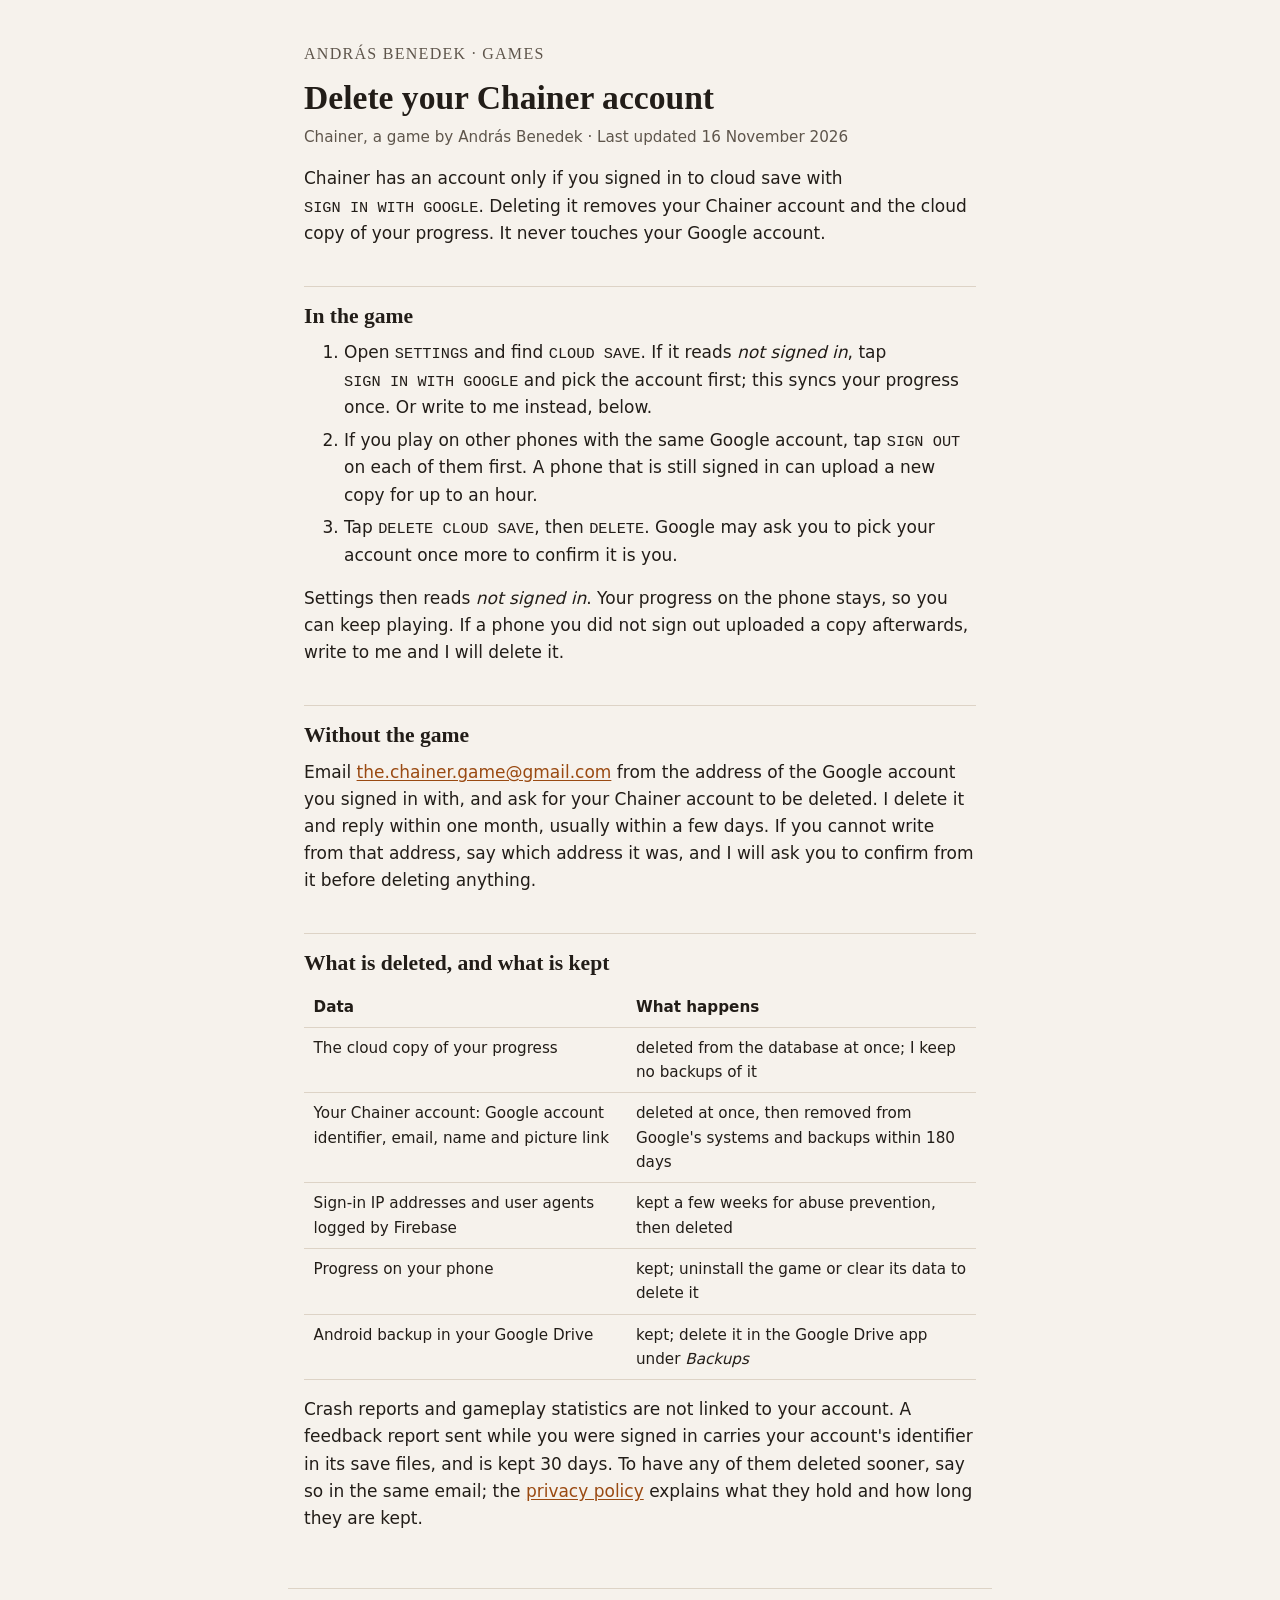
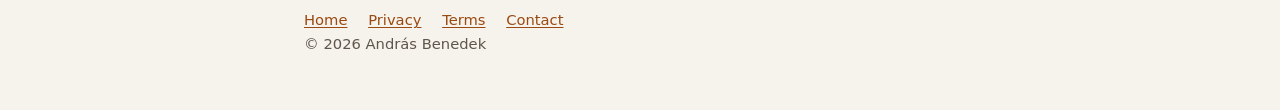
==== chainer/delete-account.html @ 6887a535 "Site: Chainer cloud save on Firebase, and an account deletion page The policy's cloud save moves fro" ====
<!doctype html>
<html lang="en">
<head>
<meta charset="utf-8">
<meta name="viewport" content="width=device-width, initial-scale=1">
<title>Delete your Chainer account</title>
<meta name="description" content="How to delete your Chainer cloud-save account and the cloud copy of your progress, in the game or by email.">
<link rel="stylesheet" href="/style.css">
</head>
<body>
<header>
  <a class="site" href="/">András Benedek · games</a>
</header>
<main>
  <h1>Delete your Chainer account</h1>
  <p class="meta">Chainer, a game by András Benedek · Last updated 16 November 2026</p>

  <p>Chainer has an account only if you signed in to cloud save with <span class="ui">SIGN IN WITH GOOGLE</span>. Deleting it removes your Chainer account and the cloud copy of your progress. It never touches your Google account.</p>

  <h2>In the game</h2>
  <ol>
    <li>Open <span class="ui">SETTINGS</span> and find <span class="ui">CLOUD SAVE</span>. If it reads <em>not signed in</em>, tap <span class="ui">SIGN IN WITH GOOGLE</span> and pick the account first; this syncs your progress once. Or write to me instead, below.</li>
    <li>If you play on other phones with the same Google account, tap <span class="ui">SIGN OUT</span> on each of them first. A phone that is still signed in can upload a new copy for up to an hour.</li>
    <li>Tap <span class="ui">DELETE CLOUD SAVE</span>, then <span class="ui">DELETE</span>. Google may ask you to pick your account once more to confirm it is you.</li>
  </ol>
  <p>Settings then reads <em>not signed in</em>. Your progress on the phone stays, so you can keep playing. If a phone you did not sign out uploaded a copy afterwards, write to me and I will delete it.</p>

  <h2>Without the game</h2>
  <p>Email <a href="mailto:the.chainer.game@gmail.com?subject=Delete%20my%20Chainer%20account">the.chainer.game@gmail.com</a> from the address of the Google account you signed in with, and ask for your Chainer account to be deleted. I delete it and reply within one month, usually within a few days. If you cannot write from that address, say which address it was, and I will ask you to confirm from it before deleting anything.</p>

  <h2>What is deleted, and what is kept</h2>
  <div class="table-wrap">
    <table>
      <thead><tr><th>Data</th><th>What happens</th></tr></thead>
      <tbody>
        <tr><td>The cloud copy of your progress</td><td>deleted from the database at once; I keep no backups of it</td></tr>
        <tr><td>Your Chainer account: Google account identifier, email, name and picture link</td><td>deleted at once, then removed from Google's systems and backups within 180 days</td></tr>
        <tr><td>Sign-in IP addresses and user agents logged by Firebase</td><td>kept a few weeks for abuse prevention, then deleted</td></tr>
        <tr><td>Progress on your phone</td><td>kept; uninstall the game or clear its data to delete it</td></tr>
        <tr><td>Android backup in your Google Drive</td><td>kept; delete it in the Google Drive app under <em>Backups</em></td></tr>
      </tbody>
    </table>
  </div>
  <p>Crash reports and gameplay statistics are not linked to your account. A feedback report sent while you were signed in carries your account's identifier in its save files, and is kept 30 days. To have any of them deleted sooner, say so in the same email; the <a href="/chainer/privacy.html">privacy policy</a> explains what they hold and how long they are kept.</p>
</main>
<footer>
  <a href="/">Home</a>
  <a href="/chainer/privacy.html">Privacy</a>
  <a href="/chainer/terms.html">Terms</a>
  <a href="mailto:the.chainer.game@gmail.com">Contact</a>
  <p>© 2026 András Benedek</p>
</footer>
</body>
</html>
---- style.css ----
:root {
  --bg: #f6f2ec;
  --surface: #ffffff;
  --text: #221d18;
  --muted: #5e554b;
  --accent: #9a4a12;
  --rule: #ddd3c6;
  color-scheme: light;
}

@media (prefers-color-scheme: dark) {
  :root:not([data-theme="light"]) {
    --bg: #14110f;
    --surface: #1d1916;
    --text: #e9e2d7;
    --muted: #a99d8f;
    --accent: #e8964f;
    --rule: #3a322b;
    color-scheme: dark;
  }
}

:root[data-theme="dark"] {
  --bg: #14110f;
  --surface: #1d1916;
  --text: #e9e2d7;
  --muted: #a99d8f;
  --accent: #e8964f;
  --rule: #3a322b;
  color-scheme: dark;
}

* { box-sizing: border-box; }

html { -webkit-text-size-adjust: 100%; }

body {
  margin: 0;
  background: var(--bg);
  color: var(--text);
  font: 17px/1.6 system-ui, -apple-system, "Segoe UI", Roboto, sans-serif;
}

main, header, footer {
  max-width: 44rem;
  margin: 0 auto;
  padding: 0 16px;
}

header { padding-top: 2.5rem; }

header .site {
  font-family: Georgia, "Times New Roman", serif;
  font-size: 1rem;
  letter-spacing: 0.08em;
  text-transform: uppercase;
  color: var(--muted);
  text-decoration: none;
}

h1, h2, h3 {
  font-family: Georgia, "Times New Roman", serif;
  line-height: 1.25;
  font-weight: 600;
}

h1 { font-size: 2.1rem; margin: 0.6rem 0 0.4rem; }
h2 { font-size: 1.35rem; margin: 2.4rem 0 0.6rem; padding-top: 1rem; border-top: 1px solid var(--rule); }
h3 { font-size: 1.08rem; margin: 1.6rem 0 0.4rem; }

p, ul, ol { margin: 0 0 1rem; }
li { margin-bottom: 0.35rem; }

a { color: var(--accent); text-underline-offset: 2px; }

.lede { font-size: 1.12rem; color: var(--muted); }
.meta { color: var(--muted); font-size: 0.95rem; }

.summary {
  background: var(--surface);
  border: 1px solid var(--rule);
  border-left: 4px solid var(--accent);
  border-radius: 6px;
  padding: 1rem 1.2rem 0.2rem;
  margin: 1.5rem 0;
}

.table-wrap { overflow-x: auto; margin: 0 0 1rem; }

table { border-collapse: collapse; width: 100%; font-size: 0.95rem; }
th, td { text-align: left; vertical-align: top; padding: 0.5rem 0.6rem; border-bottom: 1px solid var(--rule); }
th { font-weight: 600; }

.ui {
  font-family: ui-monospace, "Cascadia Mono", Consolas, monospace;
  font-size: 0.9em;
  white-space: nowrap;
}

footer {
  margin-top: 3.5rem;
  padding-top: 1.2rem;
  padding-bottom: 2.5rem;
  border-top: 1px solid var(--rule);
  color: var(--muted);
  font-size: 0.92rem;
}

footer a { margin-right: 1rem; }
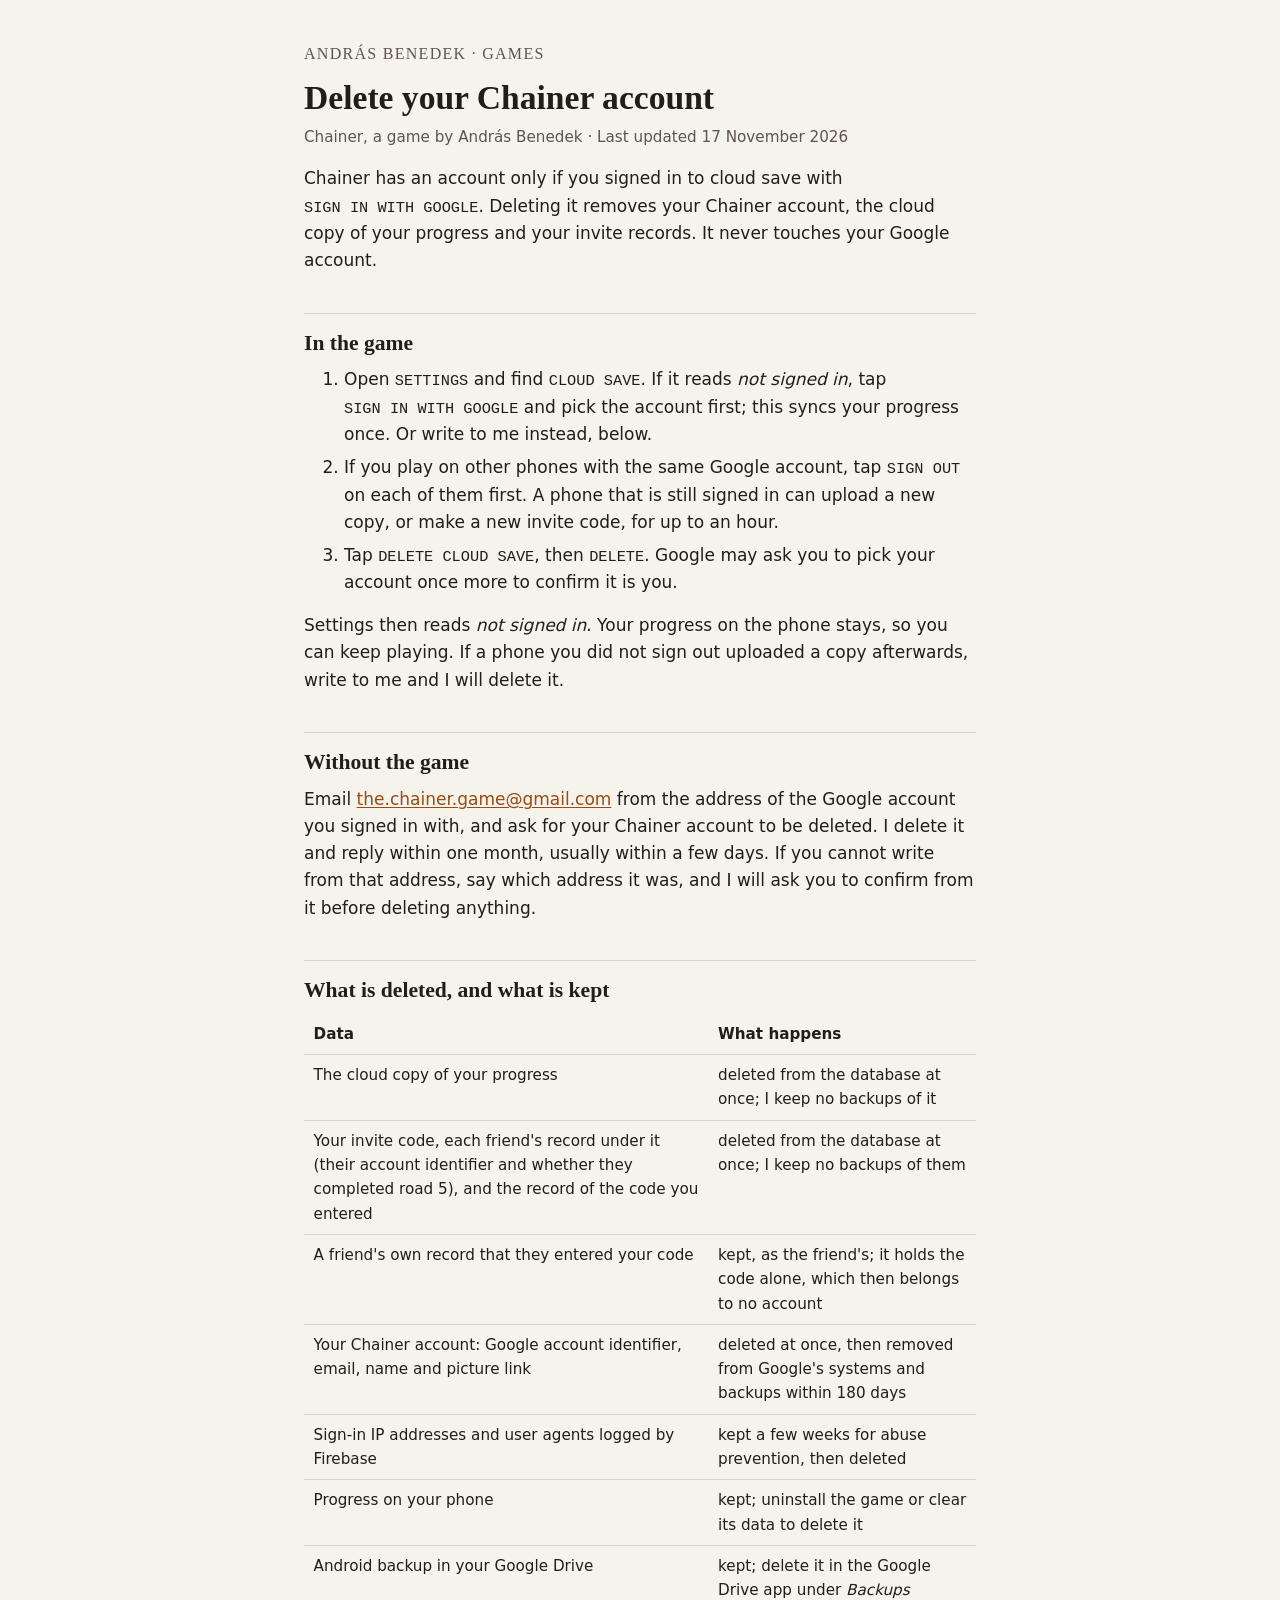
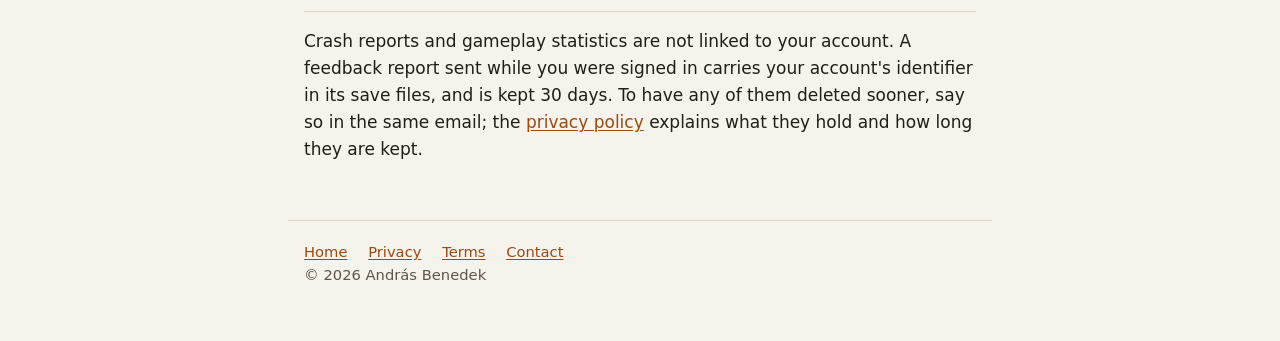
==== commit 78f0b70d: "Site: the Chainer policy and deletion page name the invite records Chainer's invites keep a code per" ====
--- a/chainer/delete-account.html
+++ b/chainer/delete-account.html
@@ -13,14 +13,14 @@
 </header>
 <main>
   <h1>Delete your Chainer account</h1>
-  <p class="meta">Chainer, a game by András Benedek · Last updated 16 November 2026</p>
+  <p class="meta">Chainer, a game by András Benedek · Last updated 17 November 2026</p>
 
-  <p>Chainer has an account only if you signed in to cloud save with <span class="ui">SIGN IN WITH GOOGLE</span>. Deleting it removes your Chainer account and the cloud copy of your progress. It never touches your Google account.</p>
+  <p>Chainer has an account only if you signed in to cloud save with <span class="ui">SIGN IN WITH GOOGLE</span>. Deleting it removes your Chainer account, the cloud copy of your progress and your invite records. It never touches your Google account.</p>
 
   <h2>In the game</h2>
   <ol>
     <li>Open <span class="ui">SETTINGS</span> and find <span class="ui">CLOUD SAVE</span>. If it reads <em>not signed in</em>, tap <span class="ui">SIGN IN WITH GOOGLE</span> and pick the account first; this syncs your progress once. Or write to me instead, below.</li>
-    <li>If you play on other phones with the same Google account, tap <span class="ui">SIGN OUT</span> on each of them first. A phone that is still signed in can upload a new copy for up to an hour.</li>
+    <li>If you play on other phones with the same Google account, tap <span class="ui">SIGN OUT</span> on each of them first. A phone that is still signed in can upload a new copy, or make a new invite code, for up to an hour.</li>
     <li>Tap <span class="ui">DELETE CLOUD SAVE</span>, then <span class="ui">DELETE</span>. Google may ask you to pick your account once more to confirm it is you.</li>
   </ol>
   <p>Settings then reads <em>not signed in</em>. Your progress on the phone stays, so you can keep playing. If a phone you did not sign out uploaded a copy afterwards, write to me and I will delete it.</p>
@@ -34,6 +34,8 @@
       <thead><tr><th>Data</th><th>What happens</th></tr></thead>
       <tbody>
         <tr><td>The cloud copy of your progress</td><td>deleted from the database at once; I keep no backups of it</td></tr>
+        <tr><td>Your invite code, each friend's record under it (their account identifier and whether they completed road 5), and the record of the code you entered</td><td>deleted from the database at once; I keep no backups of them</td></tr>
+        <tr><td>A friend's own record that they entered your code</td><td>kept, as the friend's; it holds the code alone, which then belongs to no account</td></tr>
         <tr><td>Your Chainer account: Google account identifier, email, name and picture link</td><td>deleted at once, then removed from Google's systems and backups within 180 days</td></tr>
         <tr><td>Sign-in IP addresses and user agents logged by Firebase</td><td>kept a few weeks for abuse prevention, then deleted</td></tr>
         <tr><td>Progress on your phone</td><td>kept; uninstall the game or clear its data to delete it</td></tr>
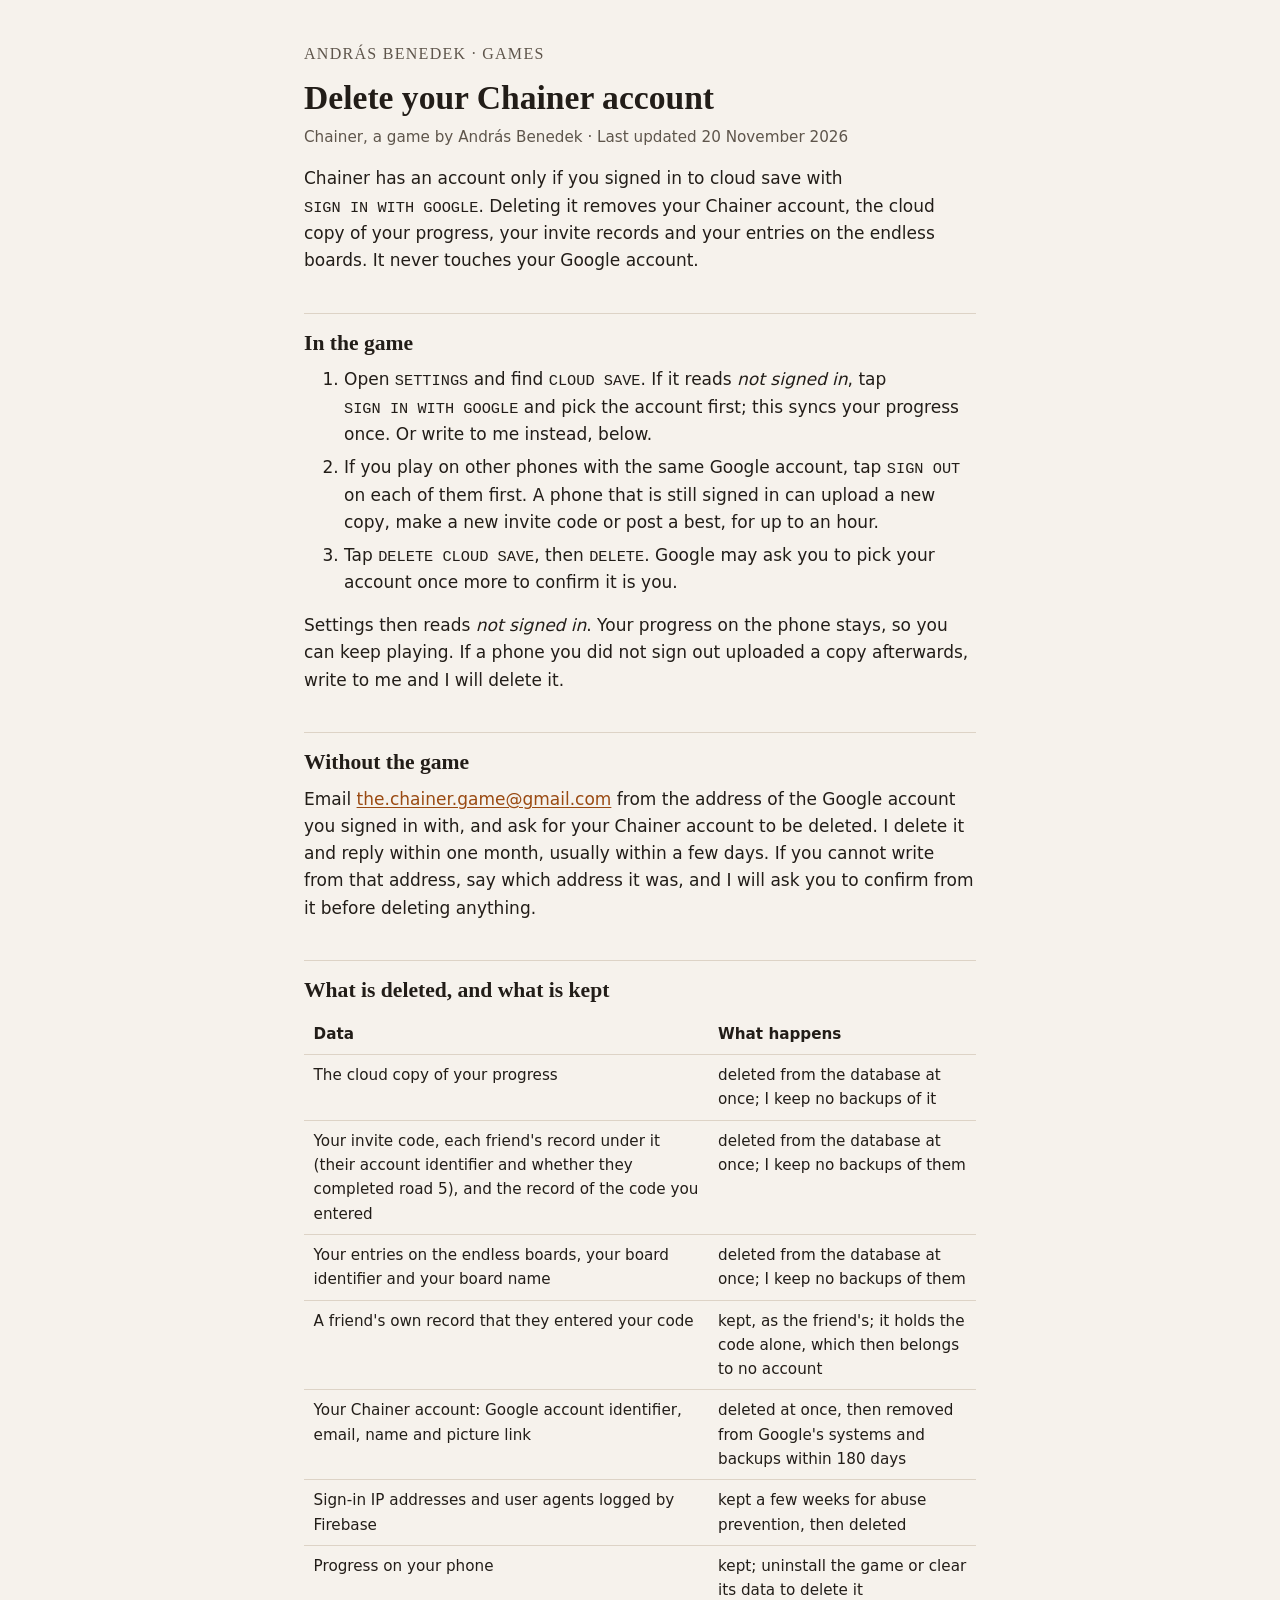
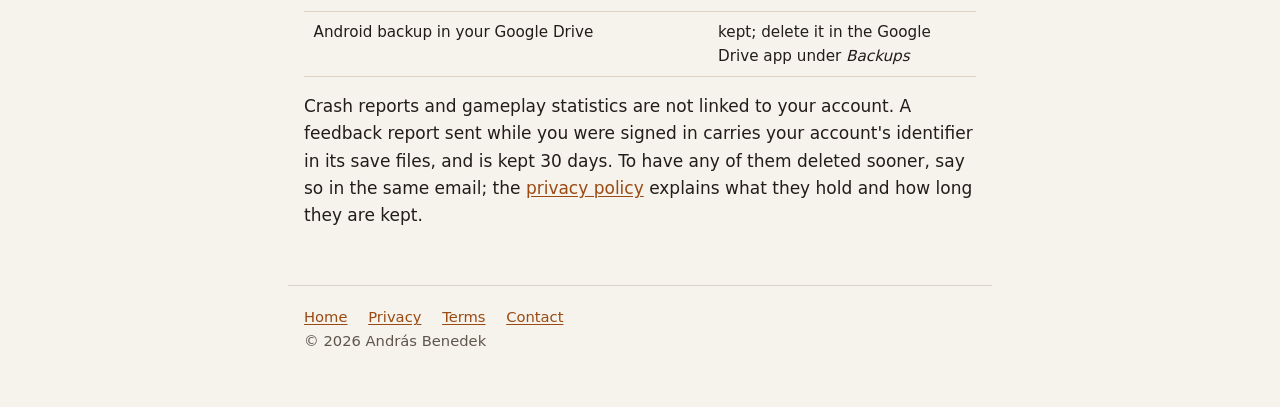
==== commit 94d90475: "Site: the Chainer policy and deletion page name the endless boards A signed-in player's best endless" ====
--- a/chainer/delete-account.html
+++ b/chainer/delete-account.html
@@ -13,14 +13,14 @@
 </header>
 <main>
   <h1>Delete your Chainer account</h1>
-  <p class="meta">Chainer, a game by András Benedek · Last updated 17 November 2026</p>
+  <p class="meta">Chainer, a game by András Benedek · Last updated 20 November 2026</p>
 
-  <p>Chainer has an account only if you signed in to cloud save with <span class="ui">SIGN IN WITH GOOGLE</span>. Deleting it removes your Chainer account, the cloud copy of your progress and your invite records. It never touches your Google account.</p>
+  <p>Chainer has an account only if you signed in to cloud save with <span class="ui">SIGN IN WITH GOOGLE</span>. Deleting it removes your Chainer account, the cloud copy of your progress, your invite records and your entries on the endless boards. It never touches your Google account.</p>
 
   <h2>In the game</h2>
   <ol>
     <li>Open <span class="ui">SETTINGS</span> and find <span class="ui">CLOUD SAVE</span>. If it reads <em>not signed in</em>, tap <span class="ui">SIGN IN WITH GOOGLE</span> and pick the account first; this syncs your progress once. Or write to me instead, below.</li>
-    <li>If you play on other phones with the same Google account, tap <span class="ui">SIGN OUT</span> on each of them first. A phone that is still signed in can upload a new copy, or make a new invite code, for up to an hour.</li>
+    <li>If you play on other phones with the same Google account, tap <span class="ui">SIGN OUT</span> on each of them first. A phone that is still signed in can upload a new copy, make a new invite code or post a best, for up to an hour.</li>
     <li>Tap <span class="ui">DELETE CLOUD SAVE</span>, then <span class="ui">DELETE</span>. Google may ask you to pick your account once more to confirm it is you.</li>
   </ol>
   <p>Settings then reads <em>not signed in</em>. Your progress on the phone stays, so you can keep playing. If a phone you did not sign out uploaded a copy afterwards, write to me and I will delete it.</p>
@@ -35,6 +35,7 @@
       <tbody>
         <tr><td>The cloud copy of your progress</td><td>deleted from the database at once; I keep no backups of it</td></tr>
         <tr><td>Your invite code, each friend's record under it (their account identifier and whether they completed road 5), and the record of the code you entered</td><td>deleted from the database at once; I keep no backups of them</td></tr>
+        <tr><td>Your entries on the endless boards, your board identifier and your board name</td><td>deleted from the database at once; I keep no backups of them</td></tr>
         <tr><td>A friend's own record that they entered your code</td><td>kept, as the friend's; it holds the code alone, which then belongs to no account</td></tr>
         <tr><td>Your Chainer account: Google account identifier, email, name and picture link</td><td>deleted at once, then removed from Google's systems and backups within 180 days</td></tr>
         <tr><td>Sign-in IP addresses and user agents logged by Firebase</td><td>kept a few weeks for abuse prevention, then deleted</td></tr>
